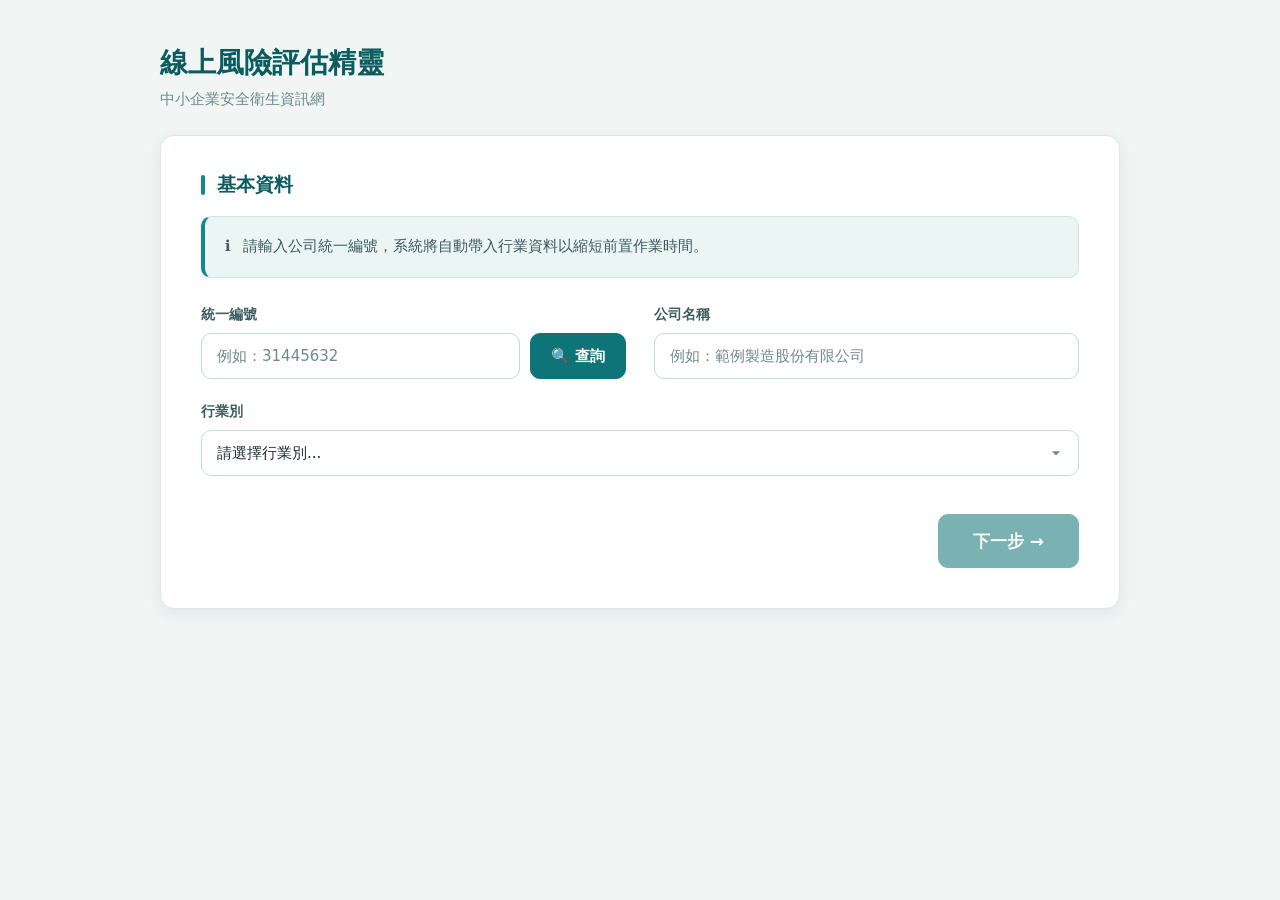
==== index.html @ 5df21868 "Publish TOIRA prototype Pages with 168-task annotated library. Use slim tasks JSON without maps; kee" ====
<!DOCTYPE html>
<html lang="zh-TW">

<head>
    <meta charset="UTF-8">
    <meta name="viewport" content="width=device-width, initial-scale=1.0">
    <title>線上風險評估精靈</title>
    <link rel="stylesheet" href="theme.css">
    <style>
        body {
            display: flex;
            flex-direction: column;
            align-items: center;
            min-height: 100vh;
            padding: 0 20px 60px;
        }

        header {
            width: 100%;
            max-width: 960px;
            padding: 44px 0 26px;
        }

        header h1 {
            margin: 0;
            font-size: 28px;
            font-weight: 700;
            color: var(--brand-800);
        }

        header p {
            margin: 8px 0 0;
            font-size: 15px;
            color: var(--muted);
        }

        .card {
            width: 100%;
            max-width: 960px;
            padding: 36px 40px 40px;
        }

        .form-grid {
            display: grid;
            grid-template-columns: 1fr 1fr;
            gap: 24px 28px;
            margin-top: 28px;
        }

        .form-group {
            display: flex;
            flex-direction: column;
            gap: 9px;
        }

        .form-group label {
            font-size: 14px;
            font-weight: 600;
            color: var(--ink-2);
        }

        .input-with-btn {
            display: flex;
            gap: 10px;
        }

        select.t-input {
            appearance: none;
            background-image: url("data:image/svg+xml,%3Csvg xmlns='http://www.w3.org/2000/svg' viewBox='0 0 24 24' fill='%236f8a8c' width='20' height='20'%3E%3Cpath d='M7 10l5 5 5-5z'/%3E%3C/svg%3E");
            background-repeat: no-repeat;
            background-position: right 12px center;
            padding-right: 40px;
        }

        .full-width {
            grid-column: span 2;
        }

        .footer-actions {
            display: flex;
            justify-content: flex-end;
            margin-top: 38px;
        }
    </style>
</head>

<body>

    <header>
        <h1>線上風險評估精靈</h1>
        <p>中小企業安全衛生資訊網</p>
    </header>

    <div class="t-panel card">
        <h2 class="t-section-title">基本資料</h2>

        <div class="t-note">
            <span>ℹ️</span>
            <span>請輸入公司統一編號，系統將自動帶入行業資料以縮短前置作業時間。</span>
        </div>

        <div class="form-grid">
            <div class="form-group">
                <label for="ubn">統一編號</label>
                <div class="input-with-btn">
                    <input class="t-input" type="text" id="ubn" placeholder="例如：31445632" oninput="checkForm()">
                    <button class="t-btn t-btn--primary" onclick="mockQuery()">🔍 查詢</button>
                </div>
            </div>

            <div class="form-group">
                <label for="companyName">公司名稱</label>
                <input class="t-input" type="text" id="companyName" placeholder="例如：範例製造股份有限公司" oninput="checkForm()">
            </div>

            <div class="form-group full-width">
                <label for="industry">行業別</label>
                <select class="t-input" id="industry" onchange="checkForm()">
                    <option value="" disabled selected>請選擇行業別...</option>
                    <option value="農、林、漁、牧業">農、林、漁、牧業</option>
                    <option value="礦業及土石採取業">礦業及土石採取業</option>
                    <option value="製造業">製造業</option>
                    <option value="電力及燃氣供應業">電力及燃氣供應業</option>
                    <option value="用水供應及污染整治業">用水供應及污染整治業</option>
                    <option value="營建工程業">營建工程業</option>
                    <option value="批發及零售業">批發及零售業</option>
                    <option value="運輸及倉儲業">運輸及倉儲業</option>
                    <option value="住宿及餐飲業">住宿及餐飲業</option>
                    <option value="出版、影音製作、傳播及資通訊服務業">出版、影音製作、傳播及資通訊服務業</option>
                    <option value="金融及保險業">金融及保險業</option>
                    <option value="不動產業">不動產業</option>
                    <option value="專業、科學及技術服務業">專業、科學及技術服務業</option>
                    <option value="支援服務業">支援服務業</option>
                    <option value="公共行政及國防；強制性社會安全">公共行政及國防；強制性社會安全</option>
                    <option value="教育業">教育業</option>
                    <option value="醫療保健及社會工作服務業">醫療保健及社會工作服務業</option>
                    <option value="藝術、娛樂及休閒服務業">藝術、娛樂及休閒服務業</option>
                    <option value="其他服務業">其他服務業</option>
                </select>
            </div>
        </div>

        <div class="footer-actions">
            <button class="t-btn t-btn--primary t-btn--lg" id="btnNext" disabled onclick="nextStep()">下一步 →</button>
        </div>
    </div>

    <script>
        function checkForm() {
            const ubn = document.getElementById('ubn').value.trim();
            const companyName = document.getElementById('companyName').value.trim();
            const industry = document.getElementById('industry').value;

            const btn = document.getElementById('btnNext');
            btn.disabled = !(ubn && companyName && industry);
        }

        function mockQuery() {
            const ubn = document.getElementById('ubn').value.trim();
            if (ubn === '31445632') {
                document.getElementById('companyName').value = '範例製造股份有限公司';
                document.getElementById('industry').value = '製造業';
                checkForm();
            } else if (ubn) {
                alert('查無資料，請手動輸入');
            }
        }

        function nextStep() {
            const data = {
                companyUBN: document.getElementById('ubn').value.trim(),
                companyName: document.getElementById('companyName').value.trim(),
                companyIndustry: document.getElementById('industry').value
            };

            sessionStorage.setItem('companyInfo', JSON.stringify(data));
            window.location.href = 'Selection.html';
        }

        // 初始化檢查
        window.onload = () => {
            const saved = sessionStorage.getItem('companyInfo');
            if (saved) {
                const data = JSON.parse(saved);
                document.getElementById('ubn').value = data.companyUBN || '';
                document.getElementById('companyName').value = data.companyName || '';
                document.getElementById('industry').value = data.companyIndustry || '';
                checkForm();
            }
        }
    </script>
</body>

</html>
---- theme.css ----
/* ==========================================================================
   TOIRA 原型共用樣式
   所有頁面共用的設計變數與基礎元件，各頁只保留版面專屬樣式。
   ========================================================================== */

:root {
    /* 品牌色 */
    --brand-900: #063f41;
    --brand-800: #0a5c5e;
    --brand-700: #0e7477;
    --brand-600: #12898b;
    --brand-500: #1a9f9d;
    --brand-100: #cfe8e7;
    --brand-50: #eaf5f4;

    /* 中性色 */
    --ink: #1c3033;
    --ink-2: #3f5b5e;
    --muted: #6f8a8c;
    --line: #dde8e7;
    --line-strong: #c6d8d7;
    --surface: #ffffff;
    --surface-2: #f7fbfa;
    --bg: #f1f6f5;

    /* 語意色 */
    --danger: #c94134;
    --danger-tint: #fdeceb;
    --success: #12855c;
    --success-tint: #e8f6f0;
    --warn: #c97d1a;
    --warn-tint: #fdf3e5;
    --warn-line: #eed9b0;
    --warn-ink: #7a5210;

    /* 風險等級（沿用標準風險矩陣配色） */
    --risk-5: #c0392b;
    --risk-4: #e07b21;
    --risk-3: #f1c40f;
    --risk-2: #b4c6e7;
    --risk-1: #27ae60;
    --risk-0: #e2e8e7;

    --r-sm: 6px;
    --r-md: 10px;
    --r-lg: 14px;
    --r-xl: 20px;
    --r-pill: 999px;

    --sh-1: 0 1px 2px rgba(12, 52, 54, .06);
    --sh-2: 0 4px 16px rgba(12, 52, 54, .08);
    --sh-3: 0 16px 40px rgba(12, 52, 54, .16);

    --focus-ring: 0 0 0 3px rgba(14, 116, 119, .18);

    --font-sans: "Noto Sans TC", "PingFang TC", "Microsoft JhengHei", "Segoe UI", system-ui, sans-serif;
}

/* --------------------------------------------------------------- 基礎 */

*,
*::before,
*::after {
    box-sizing: border-box;
}

body {
    font-family: var(--font-sans);
    background-color: var(--bg);
    color: var(--ink);
    margin: 0;
    -webkit-font-smoothing: antialiased;
}

/* 元件的 display 會蓋掉瀏覽器預設的 [hidden]，故在此補強 */
[hidden] {
    display: none !important;
}

::selection {
    background: var(--brand-100);
    color: var(--brand-900);
}

:focus-visible {
    outline: 2px solid var(--brand-600);
    outline-offset: 2px;
}

/* 細捲軸，避免側欄與長清單出現粗重的系統捲軸 */
* {
    scrollbar-width: thin;
    scrollbar-color: var(--line-strong) transparent;
}

*::-webkit-scrollbar {
    width: 8px;
    height: 8px;
}

*::-webkit-scrollbar-thumb {
    background: var(--line-strong);
    border-radius: var(--r-pill);
}

*::-webkit-scrollbar-track {
    background: transparent;
}

/* --------------------------------------------------------------- 按鈕 */

.t-btn {
    display: inline-flex;
    align-items: center;
    justify-content: center;
    gap: 8px;
    padding: 11px 20px;
    border: 1px solid transparent;
    border-radius: var(--r-md);
    background: transparent;
    font-family: inherit;
    font-size: 15px;
    font-weight: 600;
    line-height: 1.2;
    color: var(--ink);
    cursor: pointer;
    white-space: nowrap;
    transition: background-color .18s, border-color .18s, color .18s, box-shadow .18s, transform .18s;
}

.t-btn:disabled {
    cursor: not-allowed;
    opacity: .55;
}

.t-btn--primary {
    background: var(--brand-700);
    border-color: var(--brand-700);
    color: #fff;
    box-shadow: var(--sh-1);
}

.t-btn--primary:hover:not(:disabled) {
    background: var(--brand-800);
    border-color: var(--brand-800);
}

.t-btn--outline {
    background: var(--surface);
    border-color: var(--brand-100);
    color: var(--brand-700);
}

.t-btn--outline:hover:not(:disabled) {
    background: var(--brand-50);
    border-color: var(--brand-600);
}

.t-btn--ghost {
    background: transparent;
    border-color: var(--line);
    color: var(--ink-2);
}

.t-btn--ghost:hover:not(:disabled) {
    background: var(--surface-2);
    border-color: var(--line-strong);
}

.t-btn--success {
    background: var(--success);
    border-color: var(--success);
    color: #fff;
}

.t-btn--success:hover:not(:disabled) {
    background: #0e6d4b;
    border-color: #0e6d4b;
}

.t-btn--danger {
    background: var(--danger-tint);
    border-color: transparent;
    color: var(--danger);
}

.t-btn--danger:hover:not(:disabled) {
    background: var(--danger);
    color: #fff;
}

.t-btn--pill {
    border-radius: var(--r-pill);
}

.t-btn--lg {
    padding: 16px 34px;
    font-size: 17px;
}

.t-btn--sm {
    padding: 7px 14px;
    font-size: 13px;
}

/* --------------------------------------------------------------- 容器 */

.t-panel {
    background: var(--surface);
    border: 1px solid var(--line);
    border-radius: var(--r-lg);
    box-shadow: var(--sh-2);
}

/* 標題左側的品牌色色條 */
.t-section-title {
    display: flex;
    align-items: center;
    gap: 12px;
    margin: 0 0 18px;
    font-size: 19px;
    font-weight: 700;
    color: var(--brand-800);
}

.t-section-title::before {
    content: '';
    width: 4px;
    height: 20px;
    border-radius: var(--r-pill);
    background: var(--brand-600);
    flex-shrink: 0;
}

/* --------------------------------------------------------------- 標籤 */

.t-badge {
    display: inline-flex;
    align-items: center;
    gap: 6px;
    padding: 6px 14px;
    border-radius: var(--r-sm);
    font-size: 14px;
    font-weight: 600;
    line-height: 1.3;
}

.t-badge--onbrand {
    background: rgba(255, 255, 255, .14);
    border: 1px solid rgba(255, 255, 255, .22);
    color: #fff;
}

/* --------------------------------------------------------------- 頁首 */

.t-app-bar {
    position: sticky;
    top: 0;
    z-index: 900;
    padding: 16px 24px 0;
    background: linear-gradient(100deg, var(--brand-700), var(--brand-800));
    color: #fff;
    box-shadow: 0 2px 14px rgba(6, 63, 65, .22);
}

.t-app-bar__row {
    display: flex;
    justify-content: space-between;
    align-items: center;
    gap: 16px;
    margin-bottom: 14px;
}

.t-app-bar__title {
    margin: 0;
    font-size: 23px;
    font-weight: 700;
    letter-spacing: .3px;
}

.t-tabs {
    display: flex;
    gap: 6px;
}

.t-tab {
    padding: 11px 22px;
    border: none;
    border-radius: var(--r-md) var(--r-md) 0 0;
    background: rgba(255, 255, 255, .12);
    font-family: inherit;
    font-size: 15px;
    font-weight: 600;
    color: rgba(255, 255, 255, .82);
    cursor: pointer;
    transition: background-color .18s, color .18s;
}

.t-tab:hover {
    background: rgba(255, 255, 255, .22);
    color: #fff;
}

.t-tab.active {
    background: var(--bg);
    color: var(--brand-800);
}

/* --------------------------------------------------------------- 表單 */

.t-input {
    width: 100%;
    padding: 13px 15px;
    border: 1px solid var(--line-strong);
    border-radius: var(--r-md);
    background: var(--surface);
    font-family: inherit;
    font-size: 15px;
    color: var(--ink);
    transition: border-color .18s, box-shadow .18s;
}

.t-input::placeholder {
    color: var(--muted);
}

.t-input:focus {
    outline: none;
    border-color: var(--brand-600);
    box-shadow: var(--focus-ring);
}

/* --------------------------------------------------------------- 提示 */

.t-note {
    display: flex;
    align-items: flex-start;
    gap: 12px;
    padding: 16px 20px;
    border: 1px solid var(--brand-100);
    border-left: 4px solid var(--brand-600);
    border-radius: var(--r-md);
    background: var(--brand-50);
    font-size: 15px;
    line-height: 1.85;
    color: var(--ink-2);
}

/* --------------------------------------------------------------- 浮動訊息 */

.t-toast-host {
    position: fixed;
    right: 24px;
    bottom: 24px;
    z-index: 1200;
    display: flex;
    flex-direction: column;
    gap: 10px;
}

.t-toast {
    padding: 14px 20px;
    border-radius: var(--r-md);
    border-left: 4px solid var(--brand-600);
    background: var(--surface);
    box-shadow: var(--sh-3);
    font-size: 14px;
    font-weight: 600;
    color: var(--ink);
    transform: translateX(120%);
    transition: transform .3s cubic-bezier(.4, 0, .2, 1);
}

.t-toast.show {
    transform: translateX(0);
}

.t-toast--success {
    border-left-color: var(--success);
}

.t-toast--error {
    border-left-color: var(--danger);
}
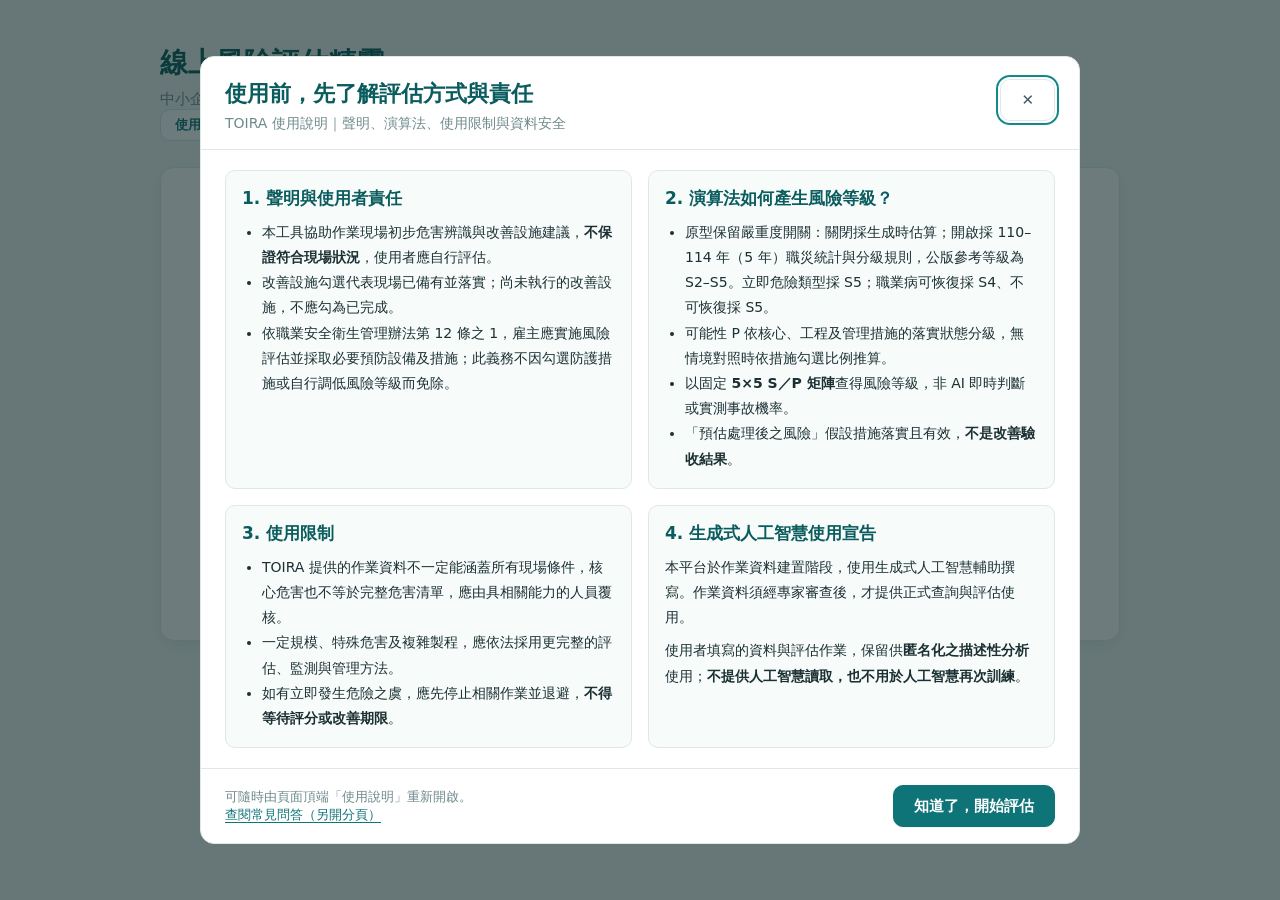
==== commit 0f89b443: "Update TOIRA guidance, searchable QA, and risk assessment workflow" ====
--- a/index.html
+++ b/index.html
@@ -5,7 +5,8 @@
     <meta charset="UTF-8">
     <meta name="viewport" content="width=device-width, initial-scale=1.0">
     <title>線上風險評估精靈</title>
-    <link rel="stylesheet" href="theme.css">
+    <link rel="stylesheet" href="theme.css?v=20261011b">
+    <script src="usage-guide.js?v=20261011d" defer></script>
     <style>
         body {
             display: flex;
--- a/theme.css
+++ b/theme.css
@@ -55,6 +55,11 @@
 
     --font-sans: "Noto Sans TC", "PingFang TC", "Microsoft JhengHei", "Segoe UI", system-ui, sans-serif;
 }
+
+.usage-guide__note { font-size: 13px; color: var(--ink-2); line-height: 1.7; }
+.usage-guide__footer a { color: var(--brand-700); text-underline-offset: 3px; }
+.assessment-duty-note { padding: 12px 16px; margin: 0 0 18px; border-left: 3px solid var(--danger); background: var(--surface); color: var(--danger); font-size: 13px; line-height: 1.8; }
+.assessment-duty-note a { color: var(--brand-700); margin-left: 6px; text-underline-offset: 3px; }
 
 /* --------------------------------------------------------------- 基礎 */
 
@@ -382,3 +387,32 @@
 .t-toast--error {
     border-left-color: var(--danger);
 }
+
+/* 共用使用說明圖卡 */
+        .usage-guide-trigger { color: #fff; border: 1px solid rgba(255,255,255,.5); background: transparent; }
+        .usage-guide-trigger:hover { color: var(--brand-900); background: var(--surface); }
+        .usage-guide { width: min(880px, calc(100% - 32px)); max-height: 88vh; padding: 0; border: 1px solid var(--line); border-radius: var(--r-lg); color: var(--ink); background: var(--surface); }
+        .usage-guide[open] { display: flex; flex-direction: column; }
+        .usage-guide::backdrop { background: rgba(12,35,38,.6); }
+        .usage-guide__header { display: flex; align-items: flex-start; justify-content: space-between; gap: 12px; padding: 22px 24px 16px; border-bottom: 1px solid var(--line); flex-shrink: 0; }
+        .usage-guide__header h2 { margin: 0 0 6px; font-size: 22px; color: var(--brand-800); }
+        .usage-guide__header p { margin: 0; font-size: 14px; color: var(--muted); }
+        .usage-guide__body { overflow-y: auto; min-height: 0; padding: 20px 24px; }
+        .usage-guide__status { margin: 0 0 16px; padding: 10px 12px; border-radius: var(--r-sm); color: var(--warn-ink); background: var(--warn-tint); font-size: 14px; line-height: 1.7; }
+        .usage-guide__grid { display: grid; grid-template-columns: repeat(2, minmax(0, 1fr)); gap: 16px; }
+        .usage-guide__card { padding: 16px; border: 1px solid var(--line); border-radius: var(--r-md); background: var(--surface-2); }
+        .usage-guide__card h3 { margin: 0 0 10px; font-size: 17px; color: var(--brand-800); }
+        .usage-guide__card p, .usage-guide__card li { font-size: 14px; line-height: 1.8; }
+        .usage-guide__card p { margin: 8px 0 0; }
+        .usage-guide__card ul { padding-left: 20px; margin: 0; }
+        .usage-guide__card strong { color: var(--ink); }
+        .usage-guide__footer { display: flex; justify-content: space-between; align-items: center; gap: 16px; padding: 16px 24px; border-top: 1px solid var(--line); flex-shrink: 0; }
+        .usage-guide__footer span { color: var(--muted); font-size: 13px; }
+        @media (max-width: 640px) {
+            .usage-guide__grid { grid-template-columns: 1fr; }
+            .usage-guide__header, .usage-guide__body, .usage-guide__footer { padding: 16px; }
+            .usage-guide__footer { align-items: stretch; flex-direction: column; gap: 8px; }
+            .usage-guide__footer .t-btn { width: 100%; }
+        }
+
+@media print { .usage-guide { display: none !important; } }
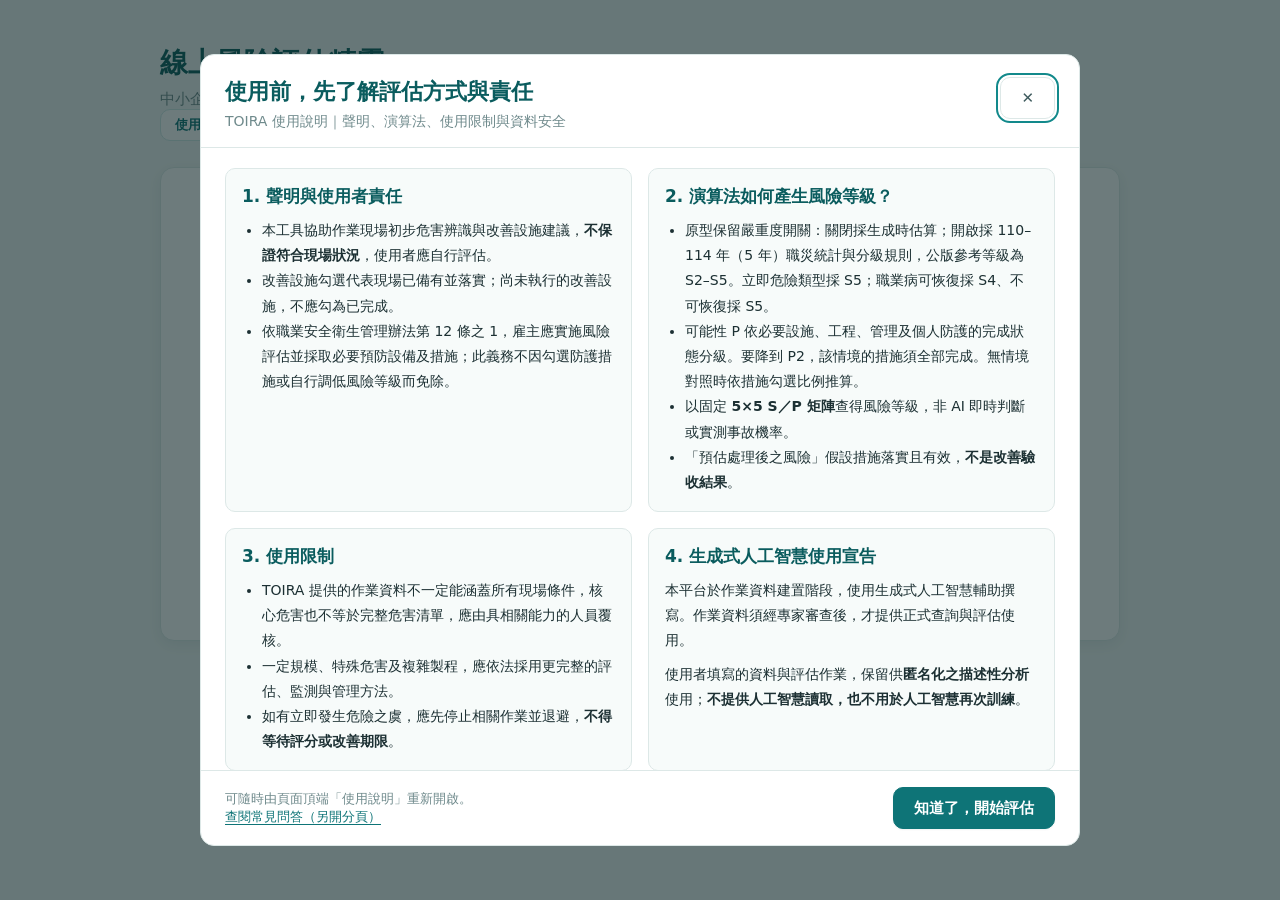
==== commit 3ebfbb49: "P2 改為該情境措施全部勾完才成立，個人防護具未完成不能降到 P2。 Co-authored-by: Cursor <cursoragent@cursor.com>" ====
--- a/index.html
+++ b/index.html
@@ -5,8 +5,8 @@
     <meta charset="UTF-8">
     <meta name="viewport" content="width=device-width, initial-scale=1.0">
     <title>線上風險評估精靈</title>
-    <link rel="stylesheet" href="theme.css?v=20261011b">
-    <script src="usage-guide.js?v=20261011d" defer></script>
+    <link rel="stylesheet" href="theme.css?v=20261013a">
+    <script src="usage-guide.js?v=20261016b" defer></script>
     <style>
         body {
             display: flex;
@@ -81,6 +81,38 @@
             display: flex;
             justify-content: flex-end;
             margin-top: 38px;
+        }
+
+        /* 手機版（20261013a）：表單直式堆疊 */
+        @media (max-width: 640px) {
+            body {
+                padding: 0 12px 48px;
+            }
+
+            header {
+                padding: 28px 0 18px;
+            }
+
+            header h1 {
+                font-size: 23px;
+            }
+
+            .card {
+                padding: 24px 18px 28px;
+            }
+
+            .form-grid {
+                grid-template-columns: 1fr;
+                gap: 18px;
+            }
+
+            .full-width {
+                grid-column: auto;
+            }
+
+            .footer-actions .t-btn {
+                width: 100%;
+            }
         }
     </style>
 </head>
--- a/theme.css
+++ b/theme.css
@@ -416,3 +416,61 @@
         }
 
 @media print { .usage-guide { display: none !important; } }
+
+/* --------------------------------------------------------------- 手機版共用響應式（20261013a） */
+
+@media (max-width: 768px) {
+    .t-app-bar {
+        padding: 12px 12px 0;
+    }
+
+    .t-app-bar__row {
+        gap: 10px;
+        margin-bottom: 10px;
+    }
+
+    .t-app-bar__title {
+        font-size: 19px;
+    }
+
+    .t-tabs {
+        overflow-x: auto;
+        -webkit-overflow-scrolling: touch;
+    }
+
+    .t-tab {
+        flex: 1 0 auto;
+        padding: 10px 14px;
+        font-size: 14px;
+        white-space: nowrap;
+    }
+
+    .t-section-title {
+        font-size: 17px;
+    }
+
+    .t-toast-host {
+        left: 12px;
+        right: 12px;
+        bottom: 12px;
+    }
+}
+
+@media (max-width: 640px) {
+    /* 手機輸入框至少 16px，避免 iOS 對焦時自動放大 */
+    .t-input,
+    select,
+    textarea {
+        font-size: 16px;
+    }
+
+    .t-btn--lg {
+        padding: 13px 20px;
+        font-size: 16px;
+    }
+
+    .t-note {
+        padding: 12px 14px;
+        font-size: 14px;
+    }
+}
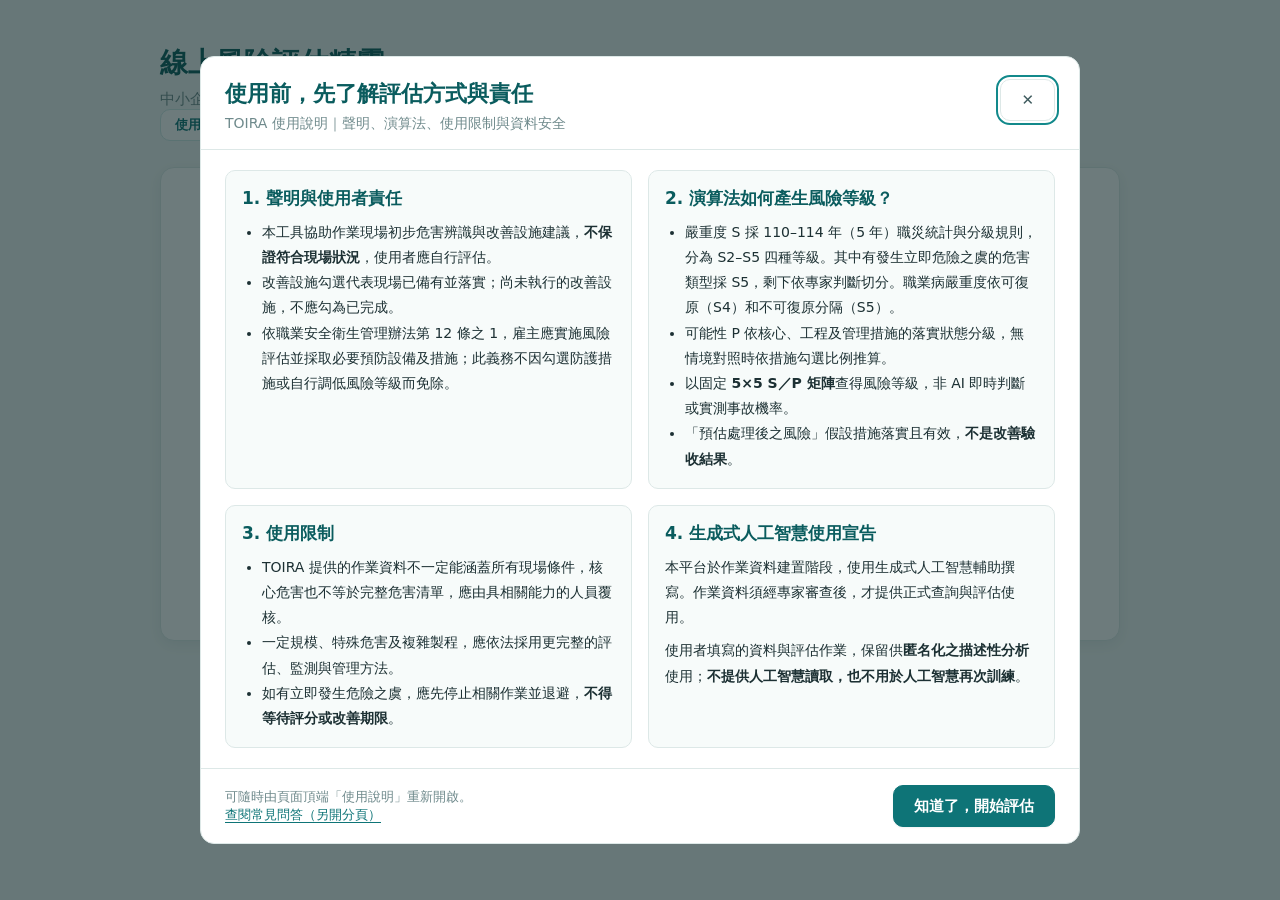
==== commit 14c19381: "Update TOIRA usage guide to match notice image" ====
--- a/index.html
+++ b/index.html
@@ -6,7 +6,7 @@
     <meta name="viewport" content="width=device-width, initial-scale=1.0">
     <title>線上風險評估精靈</title>
     <link rel="stylesheet" href="theme.css?v=20261013a">
-    <script src="usage-guide.js?v=20261016b" defer></script>
+    <script src="usage-guide.js?v=20261016c" defer></script>
     <style>
         body {
             display: flex;
